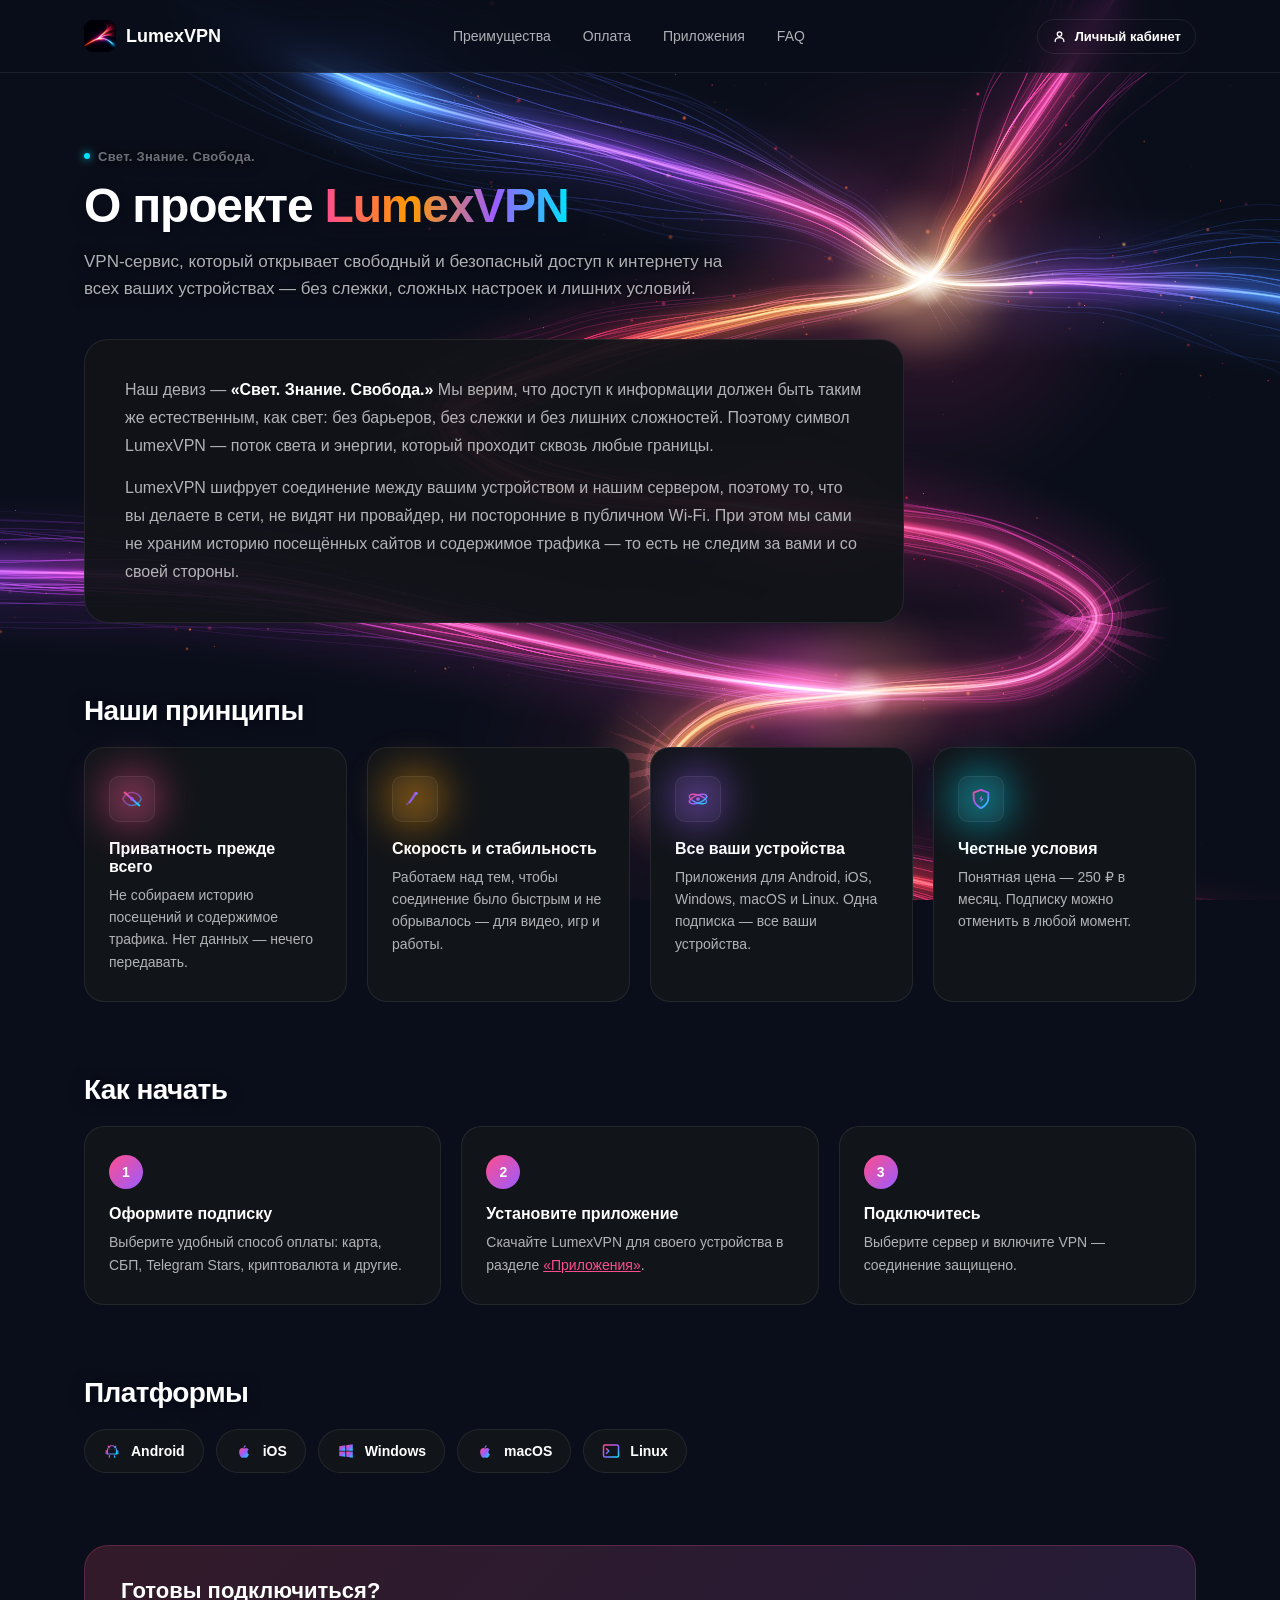
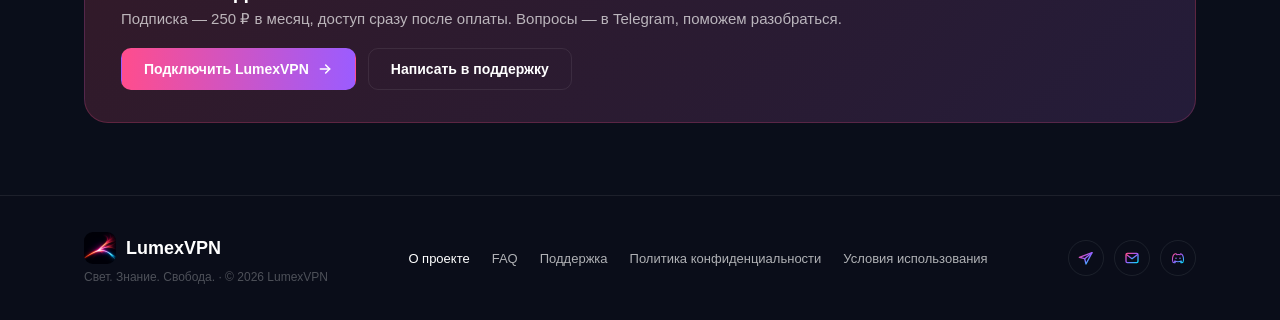
==== about/index.html @ c6bb38a6 "Add About and Terms pages, rewrite the privacy policy in the site design - /about/: who we are, prin" ====
<!doctype html>
<html lang="ru">
<head>
<meta charset="UTF-8" />
<meta name="viewport" content="width=device-width, initial-scale=1" />
<title>О проекте — LumexVPN</title>
<meta name="description" content="LumexVPN — VPN-сервис для свободного и безопасного доступа к интернету на всех устройствах. Наши принципы и как начать." />
<meta name="theme-color" content="#0A0E1A" />
<meta property="og:title" content="О проекте — LumexVPN" />
<meta property="og:description" content="LumexVPN — VPN-сервис для свободного и безопасного доступа к интернету на всех устройствах. Наши принципы и как начать." />
<meta property="og:image" content="https://www.lumexvpn.com/assets/icon.png" />
<meta property="og:type" content="website" />
<link rel="icon" href="../assets/icon.png" />
<link rel="apple-touch-icon" href="../assets/icon.png" />
<script>document.documentElement.classList.add('bg-live');</script>
<link rel="stylesheet" href="../assets/doc.css" />
</head>
<body>

<canvas id="flow-bg" aria-hidden="true"></canvas>

<svg aria-hidden="true" style="position:absolute;width:0;height:0;overflow:hidden;">
  <defs>
    <linearGradient id="iconGrad" x1="0%" y1="0%" x2="100%" y2="100%">
      <stop offset="0%" stop-color="#FF4D8D"/>
      <stop offset="50%" stop-color="#9B5CFF"/>
      <stop offset="100%" stop-color="#00E5FF"/>
    </linearGradient>
  </defs>
  <symbol id="i-user" viewBox="0 0 24 24" fill="none" stroke="currentColor" stroke-width="2" stroke-linecap="round" stroke-linejoin="round">
    <circle cx="12" cy="8" r="3.6"/>
    <path d="M5 20c0-3.6 3-6.2 7-6.2s7 2.6 7 6.2"/>
  </symbol>
  <symbol id="i-arrow" viewBox="0 0 24 24" fill="none" stroke="currentColor" stroke-width="2.3" stroke-linecap="round" stroke-linejoin="round">
    <path d="M5 12h14"/>
    <path d="m13 6 6 6-6 6"/>
  </symbol>
  <symbol id="i-telegram" viewBox="0 0 24 24" fill="none" stroke="url(#iconGrad)" stroke-width="2" stroke-linecap="round" stroke-linejoin="round">
    <path d="m21 4-9 17-2-8-8-2 19-7Z"/>
    <path d="M10 13 21 4"/>
  </symbol>
  <symbol id="i-mail" viewBox="0 0 24 24" fill="none" stroke="url(#iconGrad)" stroke-width="2" stroke-linecap="round" stroke-linejoin="round">
    <rect x="3" y="5" width="18" height="14" rx="2"/>
    <path d="m4 7 8 6 8-6"/>
  </symbol>
  <symbol id="i-discord" viewBox="0 0 24 24" fill="none" stroke="url(#iconGrad)" stroke-width="1.6" stroke-linecap="round" stroke-linejoin="round">
    <path d="M8 5.5C6 6 4.5 8 4 11c-.6 3-.4 5.5.5 7.2 1 .4 2 .7 3 .8l.7-1.4c-.5-.2-1-.4-1.5-.7.2-.1.4-.3.6-.4 3 1.4 6.4 1.4 9.4 0 .2.1.4.3.6.4-.5.3-1 .5-1.5.7l.7 1.4c1-.1 2-.4 3-.8.9-2 1-4.5.5-7.2-.5-3-2-5-4-5.5-.3.5-.6 1-.8 1.5a13 13 0 0 0-5.2 0c-.2-.5-.5-1-.8-1.5Z"/>
    <circle cx="9" cy="12.5" r="1.1" fill="url(#iconGrad)" stroke="none"/>
    <circle cx="15" cy="12.5" r="1.1" fill="url(#iconGrad)" stroke="none"/>
  </symbol>
  <symbol id="i-no-trace" viewBox="0 0 24 24" fill="none" stroke="url(#iconGrad)" stroke-width="1.6" stroke-linecap="round" stroke-linejoin="round">
    <path d="M2 12c1.8-4 5.6-7 10-7s8.2 3 10 7c-1.8 4-5.6 7-10 7S3.8 16 2 12Z" opacity="0.6"/>
    <circle cx="12" cy="12" r="1.8" fill="url(#iconGrad)" stroke="none"/>
    <path d="M4 5 20 19" stroke-width="2.2"/>
  </symbol>
  <symbol id="i-streak" viewBox="0 0 24 24" fill="none" stroke="url(#iconGrad)" stroke-width="1.8" stroke-linecap="round" stroke-linejoin="round">
    <path d="M3 18C7 14 9 10 12 5" opacity="0.5"/>
    <path d="M6 16C9 12.5 10.5 9.5 13 6"/>
    <circle cx="13.2" cy="5.7" r="1.7" fill="url(#iconGrad)" stroke="none"/>
  </symbol>
  <symbol id="i-mesh" viewBox="0 0 24 24" fill="none" stroke="url(#iconGrad)" stroke-width="1.5" stroke-linecap="round" stroke-linejoin="round">
    <ellipse cx="12" cy="12" rx="10" ry="4.2" transform="rotate(20 12 12)"/>
    <ellipse cx="12" cy="12" rx="10" ry="4.2" transform="rotate(-20 12 12)"/>
    <circle cx="12" cy="12" r="2" fill="url(#iconGrad)" stroke="none"/>
    <circle cx="21.3" cy="9.2" r="1.1" fill="url(#iconGrad)" stroke="none"/>
    <circle cx="2.7" cy="14.8" r="1.1" fill="url(#iconGrad)" stroke="none"/>
  </symbol>
  <symbol id="i-shield" viewBox="0 0 24 24" fill="none" stroke="url(#iconGrad)" stroke-width="2" stroke-linecap="round" stroke-linejoin="round">
    <path d="M12 2 4 5v6c0 5 3.4 8.7 8 11 4.6-2.3 8-6 8-11V5l-8-3Z"/>
    <path d="M13 8 10 12.2h2.4L11 16l4-4.4h-2.2L13 8Z" fill="url(#iconGrad)" stroke="none"/>
  </symbol>
  <symbol id="i-android" viewBox="0 0 24 24" fill="none" stroke="url(#iconGrad)" stroke-width="1.6" stroke-linecap="round" stroke-linejoin="round">
    <path d="M6 11a6 6 0 0 1 12 0v5H6v-5Z"/>
    <path d="M7 5.5 8.3 7.3M17 5.5l-1.3 1.8"/>
    <path d="M4.3 11.5v4M19.7 11.5v4"/>
    <path d="M8.5 18v2.3M15.5 18v2.3"/>
    <circle cx="9.3" cy="9.3" r="0.6" fill="url(#iconGrad)" stroke="none"/>
    <circle cx="14.7" cy="9.3" r="0.6" fill="url(#iconGrad)" stroke="none"/>
  </symbol>
  <symbol id="i-apple" viewBox="0 0 24 24" fill="url(#iconGrad)" stroke="none">
    <path d="M15.5 8.1c-.9 0-2.1.6-2.8.6-.7 0-1.7-.6-2.8-.6-2.2 0-4.4 1.8-4.4 5.2 0 3.6 2.5 7.8 4.3 7.8.8 0 1.2-.5 2.4-.5s1.5.5 2.4.5c1.7 0 3.2-3.1 3.9-4.9-2.4-1-2.7-4.6-.3-6-.9-1.3-2.3-2.1-2.7-2.1Z"/>
    <path d="M13.6 6.8c.4-.6.8-1.5.6-2.4-.8.1-1.7.6-2.2 1.3-.4.5-.8 1.4-.6 2.2.9.1 1.8-.5 2.2-1.1Z"/>
  </symbol>
  <symbol id="i-windows" viewBox="0 0 24 24" fill="url(#iconGrad)" stroke="none">
    <path d="M3 5.5 11 4.4V11.6H3V5.5Z"/>
    <path d="M12.3 4.2 21 3v8.6h-8.7V4.2Z"/>
    <path d="M3 12.6h8v7.1L3 18.6v-6Z"/>
    <path d="M12.3 12.6H21V21l-8.7-1.2v-7.2Z"/>
  </symbol>
  <symbol id="i-terminal" viewBox="0 0 24 24" fill="none" stroke="url(#iconGrad)" stroke-width="2" stroke-linecap="round" stroke-linejoin="round">
    <rect x="2" y="4" width="20" height="16" rx="2"/>
    <path d="m6 9 3 3-3 3"/>
    <path d="M12 15h6"/>
  </symbol>
</svg>

<div class="page">
<header>
  <div class="wrap nav">
    <a class="brand" href="../">
      <img src="../assets/icon.png" alt="LumexVPN" />
      <span>LumexVPN</span>
    </a>
    <nav class="nav-links">
      <a href="../#features">Преимущества</a>
      <a href="../#payment">Оплата</a>
      <a href="../#apps">Приложения</a>
      <a href="../#faq">FAQ</a>
    </nav>
    <a class="btn btn-outline btn-pill btn-sm" href="#" aria-disabled="true"><svg width="15" height="15"><use href="#i-user"/></svg> Личный кабинет</a>
  </div>
</header>

<main>
  <section class="doc-hero">
    <div class="wrap">
      <div class="eyebrow-plain"><span class="dot"></span> Свет. Знание. Свобода.</div>
      <h1>О проекте <span class="grad">LumexVPN</span></h1>
      <p class="lead">VPN-сервис, который открывает свободный и безопасный доступ к интернету на всех ваших устройствах — без слежки, сложных настроек и лишних условий.</p>
    </div>
  </section>

  <div class="wrap">
    <div class="about-block">
      <div class="about-intro">
        <p>Наш девиз — <strong>«Свет. Знание. Свобода.»</strong> Мы верим, что доступ к информации должен быть таким же естественным, как свет: без барьеров, без слежки и без лишних сложностей. Поэтому символ LumexVPN — поток света и энергии, который проходит сквозь любые границы.</p>
        <p>LumexVPN шифрует соединение между вашим устройством и нашим сервером, поэтому то, что вы делаете в сети, не видят ни провайдер, ни посторонние в публичном Wi-Fi. При этом мы сами не храним историю посещённых сайтов и содержимое трафика — то есть не следим за вами и со своей стороны.</p>
      </div>
    </div>

    <div class="about-block">
      <h2 class="section-title">Наши принципы</h2>
      <div class="cards">
        <div class="card">
          <div class="icon-badge i-pink"><svg><use href="#i-no-trace"/></svg></div>
          <h3>Приватность прежде всего</h3>
          <p>Не собираем историю посещений и содержимое трафика. Нет данных — нечего передавать.</p>
        </div>
        <div class="card">
          <div class="icon-badge i-orange"><svg><use href="#i-streak"/></svg></div>
          <h3>Скорость и стабильность</h3>
          <p>Работаем над тем, чтобы соединение было быстрым и не обрывалось — для видео, игр и работы.</p>
        </div>
        <div class="card">
          <div class="icon-badge i-purple"><svg><use href="#i-mesh"/></svg></div>
          <h3>Все ваши устройства</h3>
          <p>Приложения для Android, iOS, Windows, macOS и Linux. Одна подписка — все ваши устройства.</p>
        </div>
        <div class="card">
          <div class="icon-badge i-cyan"><svg><use href="#i-shield"/></svg></div>
          <h3>Честные условия</h3>
          <p>Понятная цена — 250 ₽ в месяц. Подписку можно отменить в любой момент.</p>
        </div>
      </div>
    </div>

    <div class="about-block">
      <h2 class="section-title">Как начать</h2>
      <div class="steps">
        <div class="card step">
          <span class="step-num" aria-hidden="true"></span>
          <h3>Оформите подписку</h3>
          <p>Выберите удобный способ оплаты: карта, СБП, Telegram Stars, криптовалюта и другие.</p>
        </div>
        <div class="card step">
          <span class="step-num" aria-hidden="true"></span>
          <h3>Установите приложение</h3>
          <p>Скачайте LumexVPN для своего устройства в разделе <a href="../#apps" style="color: var(--pink);">«Приложения»</a>.</p>
        </div>
        <div class="card step">
          <span class="step-num" aria-hidden="true"></span>
          <h3>Подключитесь</h3>
          <p>Выберите сервер и включите VPN — соединение защищено.</p>
        </div>
      </div>
    </div>

    <div class="about-block">
      <h2 class="section-title">Платформы</h2>
      <div class="platforms">
        <span class="platform"><svg><use href="#i-android"/></svg> Android</span>
        <span class="platform"><svg><use href="#i-apple"/></svg> iOS</span>
        <span class="platform"><svg><use href="#i-windows"/></svg> Windows</span>
        <span class="platform"><svg><use href="#i-apple"/></svg> macOS</span>
        <span class="platform"><svg><use href="#i-terminal"/></svg> Linux</span>
      </div>
    </div>

    <div class="about-block">
      <div class="about-cta">
        <div>
          <h2>Готовы подключиться?</h2>
          <p>Подписка — 250 ₽ в месяц, доступ сразу после оплаты. Вопросы — в Telegram, поможем разобраться.</p>
        </div>
        <div class="actions">
          <a class="btn btn-primary" href="../#payment">Подключить LumexVPN <svg width="16" height="16"><use href="#i-arrow"/></svg></a>
          <a class="btn btn-outline" href="https://t.me/lumexconnect_bot">Написать в поддержку</a>
        </div>
      </div>
    </div>
  </div>
</main>

<footer>
  <div class="wrap footer-row">
    <div class="footer-brand">
      <a class="brand" href="../">
        <img src="../assets/icon.png" alt="LumexVPN" />
        <span>LumexVPN</span>
      </a>
      <span class="tagline">Свет. Знание. Свобода. · © 2026 LumexVPN</span>
    </div>
    <nav class="footer-links">
      <a href="../about/" aria-current="page">О проекте</a>
      <a href="../#faq">FAQ</a>
      <a href="https://t.me/lumexconnect_bot">Поддержка</a>
      <a href="../privacy/">Политика конфиденциальности</a>
      <a href="../terms/">Условия использования</a>
    </nav>
    <div class="footer-social">
      <a href="https://t.me/lumexconnect_bot" aria-label="Telegram"><svg><use href="#i-telegram"/></svg></a>
      <a href="mailto:support@lumexvpn.com" aria-label="Email"><svg><use href="#i-mail"/></svg></a>
      <a href="#" aria-disabled="true" aria-label="Discord"><svg><use href="#i-discord"/></svg></a>
    </div>
  </div>
</footer>
</div>

<script src="../assets/flow-bg.js"></script>
</body>
</html>
---- assets/doc.css ----
/* Shared styles for the inner pages (/about/, /privacy/, /terms/).
   Header, footer, buttons and background mirror the inline styles of index.html. */
:root {
  --bg: #0A0E1A;
  --card: #111419;
  --pink: #FF4D8D;
  --orange: #FF9A00;
  --purple: #9B5CFF;
  --cyan: #00E5FF;
  --text: #ffffff;
  --text-secondary: rgba(255,255,255,0.68);
  --text-muted: rgba(255,255,255,0.42);
  --text-faint: rgba(255,255,255,0.28);
  --divider: rgba(255,255,255,0.08);
  --radius-lg: 20px;
  --radius-md: 14px;
  --radius-sm: 10px;
  --max: 1160px;
}
* { box-sizing: border-box; }
html { scroll-behavior: smooth; }
body {
  margin: 0;
  background: var(--bg) url('bg-flow.webp') no-repeat top center;
  background-size: 100% 100%;
  color: var(--text);
  font-family: -apple-system, BlinkMacSystemFont, "Segoe UI", Roboto, Inter, sans-serif;
  -webkit-font-smoothing: antialiased;
  overflow-x: hidden;
}
#flow-bg {
  display: none;
  position: fixed;
  top: 0;
  left: 0;
  z-index: 0;
  pointer-events: none;
  opacity: 0;
  transition: opacity 0.8s ease;
}
#flow-bg.on { opacity: 1; }
html.bg-live #flow-bg { display: block; }
html.bg-live body { background: var(--bg); }
a { color: inherit; }
img { max-width: 100%; display: block; }
.wrap { max-width: var(--max); margin: 0 auto; padding: 0 24px; }
.page { position: relative; z-index: 1; }

/* ---------- Header ---------- */
header {
  position: sticky;
  top: 0;
  z-index: 50;
  background: rgba(10,14,26,0.75);
  backdrop-filter: blur(14px);
  -webkit-backdrop-filter: blur(14px);
  border-bottom: 1px solid var(--divider);
}
.nav { display: flex; align-items: center; justify-content: space-between; height: 72px; }
.brand { display: flex; align-items: center; gap: 10px; text-decoration: none; font-weight: 700; font-size: 18px; }
.brand img { width: 32px; height: 32px; border-radius: 9px; object-fit: cover; }
.nav-links { display: flex; align-items: center; gap: 32px; }
.nav-links a { text-decoration: none; color: var(--text-secondary); font-size: 14px; font-weight: 500; transition: color 0.15s; }
.nav-links a:hover, .nav-links a[aria-current="page"] { color: #fff; }

/* ---------- Buttons ---------- */
.btn {
  display: inline-flex;
  align-items: center;
  justify-content: center;
  gap: 8px;
  text-decoration: none;
  font-weight: 600;
  font-size: 14px;
  padding: 12px 22px;
  border-radius: var(--radius-sm);
  border: 1px solid transparent;
  cursor: pointer;
  white-space: nowrap;
  transition: transform 0.15s ease, border-color 0.15s ease, opacity 0.15s ease;
}
.btn:active { transform: scale(0.97); }
.btn-primary { background: linear-gradient(90deg, var(--pink), var(--purple)); color: #fff; }
.btn-primary:hover { opacity: 0.9; }
.btn-outline { background: transparent; border-color: var(--divider); color: #fff; }
.btn-outline:hover { border-color: var(--pink); }
.btn-pill { border-radius: 999px; }
.btn-sm { padding: 9px 14px; font-size: 13px; }
a:focus-visible, .btn:focus-visible { outline: 2px solid var(--cyan); outline-offset: 3px; }

/* ---------- Page heading ---------- */
.doc-hero { padding: 72px 0 36px; }
.eyebrow-plain {
  display: inline-flex;
  align-items: center;
  gap: 8px;
  color: var(--text-muted);
  font-size: 13px;
  font-weight: 600;
  letter-spacing: 0.3px;
  margin-bottom: 16px;
}
.dot { width: 6px; height: 6px; border-radius: 50%; background: var(--cyan); box-shadow: 0 0 8px var(--cyan); flex-shrink: 0; }
.doc-hero h1 {
  font-size: 48px;
  line-height: 1.1;
  font-weight: 800;
  letter-spacing: -1.2px;
  margin: 0 0 16px;
  max-width: 820px;
  text-wrap: balance;
}
.doc-hero h1 .grad {
  background: linear-gradient(90deg, var(--pink) 0%, var(--orange) 35%, var(--purple) 70%, var(--cyan) 100%);
  -webkit-background-clip: text;
  background-clip: text;
  color: transparent;
  text-shadow: none;
  filter: drop-shadow(0 1px 10px rgba(10,14,26,0.9));
}
.doc-hero .lead { max-width: 640px; margin: 0; color: var(--text-secondary); font-size: 17px; line-height: 1.6; }
.doc-meta { margin-top: 18px; font-size: 13px; color: var(--text-muted); }
.doc-hero h1, .doc-hero .lead, .doc-meta, .eyebrow-plain, .section-title {
  text-shadow: 0 1px 14px rgba(10,14,26,0.95), 0 0 4px rgba(10,14,26,0.7);
}

/* ---------- Document card ---------- */
.doc {
  max-width: 820px;
  margin: 0 0 100px;
  padding: 44px 48px;
  background: rgba(17,20,25,0.94);
  border: 1px solid var(--divider);
  border-radius: 24px;
  backdrop-filter: blur(10px);
  -webkit-backdrop-filter: blur(10px);
}
.doc h2 {
  font-size: 19px;
  font-weight: 700;
  letter-spacing: -0.2px;
  margin: 40px 0 12px;
  scroll-margin-top: 96px;
  text-wrap: balance;
}
.doc h2:first-of-type { margin-top: 0; }
.doc h2 .num { color: var(--pink); margin-right: 6px; font-variant-numeric: tabular-nums; }
.doc p, .doc li { color: var(--text-secondary); font-size: 15px; line-height: 1.75; }
.doc p { margin: 0 0 12px; }
.doc strong { color: #fff; font-weight: 600; }
.doc a { color: var(--pink); text-decoration: underline; text-decoration-color: rgba(255,77,141,0.4); text-underline-offset: 3px; }
.doc a:hover { text-decoration-color: var(--pink); }
.doc ul { margin: 0 0 12px; padding: 0; list-style: none; }
.doc li { position: relative; padding-left: 22px; margin-bottom: 6px; }
.doc li::before {
  content: '';
  position: absolute;
  left: 4px;
  top: 0.72em;
  width: 6px;
  height: 6px;
  border-radius: 50%;
  background: linear-gradient(135deg, var(--pink), var(--purple));
}
.doc-callout {
  margin: 0 0 32px;
  padding: 18px 20px;
  border-radius: var(--radius-md);
  background: linear-gradient(135deg, rgba(255,77,141,0.10), rgba(155,92,255,0.10));
  border: 1px solid rgba(255,77,141,0.22);
}
.doc-callout p { margin: 0; color: #fff; }

/* Table of contents */
.toc { margin: 0 0 36px; padding: 0 0 28px; border-bottom: 1px solid var(--divider); }
.toc-title { font-size: 12px; font-weight: 700; letter-spacing: 1px; text-transform: uppercase; color: var(--text-muted); margin: 0 0 12px; }
.toc ol { margin: 0; padding: 0; list-style: none; columns: 2; column-gap: 32px; counter-reset: toc; }
.toc li { padding: 0; margin: 0 0 8px; break-inside: avoid; counter-increment: toc; font-size: 14px; line-height: 1.5; }
.toc li::before { content: counter(toc) '.'; position: static; display: inline-block; width: 24px; height: auto; background: none; border-radius: 0; color: var(--text-muted); font-variant-numeric: tabular-nums; }
.toc a { color: var(--text-secondary); text-decoration: none; }
.toc a:hover { color: #fff; }

/* Details only the owner can supply (legal entity, jurisdiction…) */
.todo {
  color: #FFB347;
  background: rgba(255,154,0,0.12);
  border: 1px dashed rgba(255,154,0,0.5);
  border-radius: 6px;
  padding: 0 6px;
  -webkit-box-decoration-break: clone;
  box-decoration-break: clone;
}

/* ---------- About page ---------- */
.section-title { font-size: 28px; font-weight: 800; letter-spacing: -0.6px; margin: 0 0 20px; }
.about-block { margin: 0 0 72px; }
.about-intro {
  max-width: 820px;
  padding: 36px 40px;
  background: rgba(17,20,25,0.94);
  border: 1px solid var(--divider);
  border-radius: 24px;
}
.about-intro p { color: var(--text-secondary); font-size: 16px; line-height: 1.75; margin: 0 0 14px; }
.about-intro p:last-child { margin: 0; }
.about-intro strong { color: #fff; font-weight: 600; }
.cards { display: grid; grid-template-columns: repeat(4, 1fr); gap: 20px; }
.card {
  background: var(--card);
  border: 1px solid var(--divider);
  border-radius: var(--radius-lg);
  padding: 28px 24px;
}
.card h3 { font-size: 16px; font-weight: 700; margin: 0 0 8px; }
.card p { font-size: 14px; line-height: 1.6; color: var(--text-secondary); margin: 0; }
.icon-badge {
  position: relative;
  isolation: isolate;
  width: 46px;
  height: 46px;
  border-radius: var(--radius-sm);
  display: flex;
  align-items: center;
  justify-content: center;
  margin-bottom: 18px;
  background: rgba(255,255,255,0.04);
  border: 1px solid var(--divider);
}
.icon-badge::before {
  content: '';
  position: absolute;
  inset: -60%;
  background: radial-gradient(circle, var(--accent, var(--purple)) 0%, transparent 70%);
  filter: blur(16px);
  opacity: 0.55;
  z-index: -1;
}
.icon-badge svg { width: 22px; height: 22px; position: relative; z-index: 1; }
.i-pink { --accent: var(--pink); }
.i-orange { --accent: var(--orange); }
.i-purple { --accent: var(--purple); }
.i-cyan { --accent: var(--cyan); }
.steps { display: grid; grid-template-columns: repeat(3, 1fr); gap: 20px; counter-reset: step; }
.step { counter-increment: step; }
.step-num {
  display: inline-flex;
  align-items: center;
  justify-content: center;
  width: 34px;
  height: 34px;
  margin-bottom: 16px;
  border-radius: 999px;
  font-size: 14px;
  font-weight: 700;
  background: linear-gradient(135deg, var(--pink), var(--purple));
}
.step-num::before { content: counter(step); }
.platforms { display: flex; flex-wrap: wrap; gap: 12px; }
.platform {
  display: inline-flex;
  align-items: center;
  gap: 10px;
  padding: 12px 18px;
  background: var(--card);
  border: 1px solid var(--divider);
  border-radius: 999px;
  font-size: 14px;
  font-weight: 600;
}
.platform svg { width: 18px; height: 18px; }
.about-cta {
  display: flex;
  align-items: center;
  justify-content: space-between;
  flex-wrap: wrap;
  gap: 20px;
  padding: 32px 36px;
  border-radius: 24px;
  border: 1px solid rgba(255,77,141,0.22);
  background: linear-gradient(135deg, rgba(255,77,141,0.14), rgba(155,92,255,0.14)), rgba(17,20,25,0.94);
}
.about-cta h2 { margin: 0 0 6px; font-size: 22px; font-weight: 800; }
.about-cta p { margin: 0; color: var(--text-secondary); font-size: 15px; }
.about-cta .actions { display: flex; flex-wrap: wrap; gap: 12px; }

/* ---------- Footer ---------- */
footer { border-top: 1px solid var(--divider); padding: 36px 0; background: rgba(10,14,26,0.6); }
.footer-row { display: flex; align-items: center; justify-content: space-between; flex-wrap: wrap; gap: 20px; }
.footer-brand { display: flex; flex-direction: column; gap: 4px; }
.footer-brand .brand { margin-bottom: 2px; }
.footer-brand span.tagline { font-size: 12px; color: var(--text-faint); }
.footer-links { display: flex; flex-wrap: wrap; gap: 22px; }
.footer-links a { text-decoration: none; color: var(--text-secondary); font-size: 13px; transition: color 0.15s; }
.footer-links a:hover, .footer-links a[aria-current="page"] { color: #fff; }
.footer-social { display: flex; gap: 10px; }
.footer-social a {
  width: 36px;
  height: 36px;
  border-radius: 999px;
  border: 1px solid var(--divider);
  display: flex;
  align-items: center;
  justify-content: center;
  text-decoration: none;
  color: var(--text-secondary);
  transition: border-color 0.15s, color 0.15s;
}
.footer-social a:hover { border-color: var(--pink); color: #fff; }
.footer-social svg { width: 16px; height: 16px; }

/* ---------- Responsive ---------- */
@media (max-width: 980px) {
  .cards { grid-template-columns: repeat(2, 1fr); }
}
@media (max-width: 760px) {
  .steps { grid-template-columns: 1fr; }
  .toc ol { columns: 1; }
}
@media (max-width: 640px) {
  .nav-links { display: none; }
  .doc-hero { padding: 44px 0 28px; }
  .doc-hero h1 { font-size: 30px; letter-spacing: -0.6px; hyphens: auto; overflow-wrap: break-word; }
  .doc-hero .lead { font-size: 16px; }
  .doc { padding: 28px 22px; border-radius: 20px; margin-bottom: 64px; }
  .about-intro { padding: 26px 22px; }
  .cards { grid-template-columns: 1fr; }
  .section-title { font-size: 24px; }
  .about-block { margin-bottom: 56px; }
  .about-cta { padding: 26px 22px; }
  .footer-row { flex-direction: column; align-items: flex-start; }
}
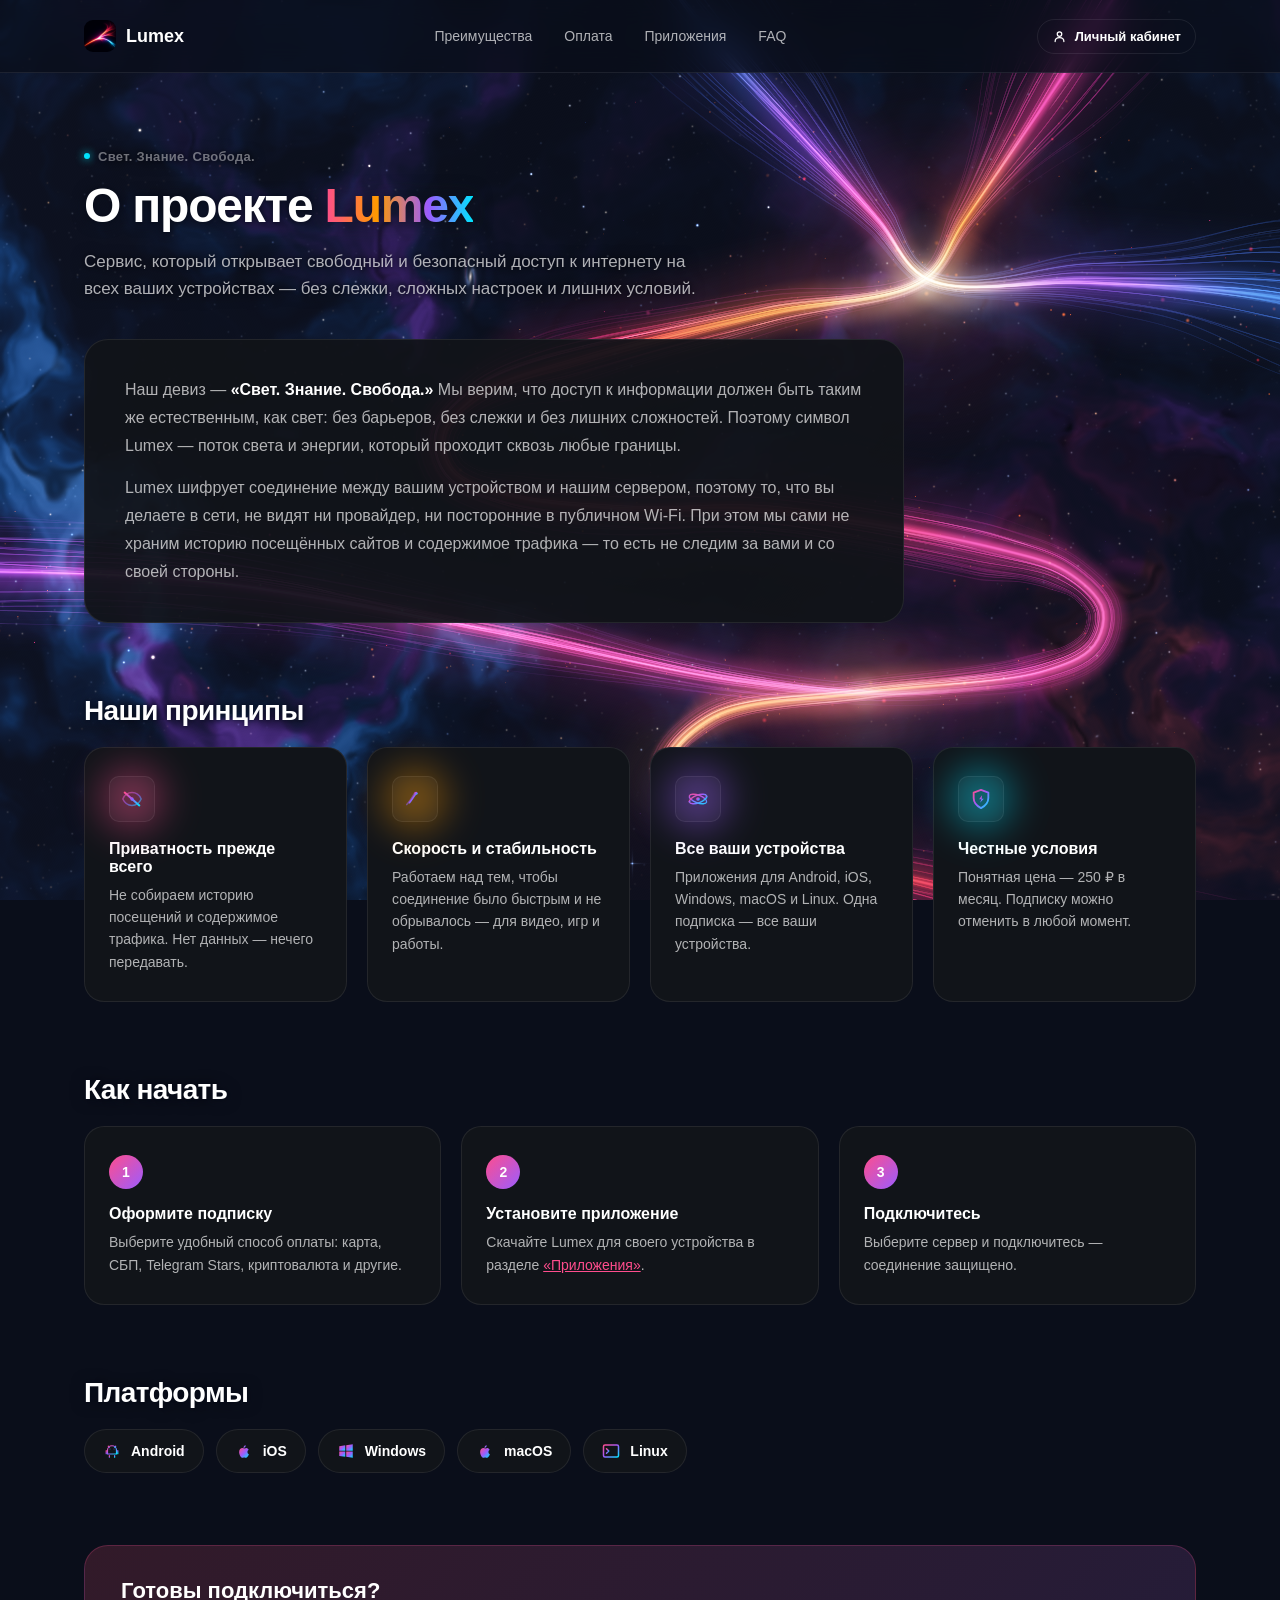
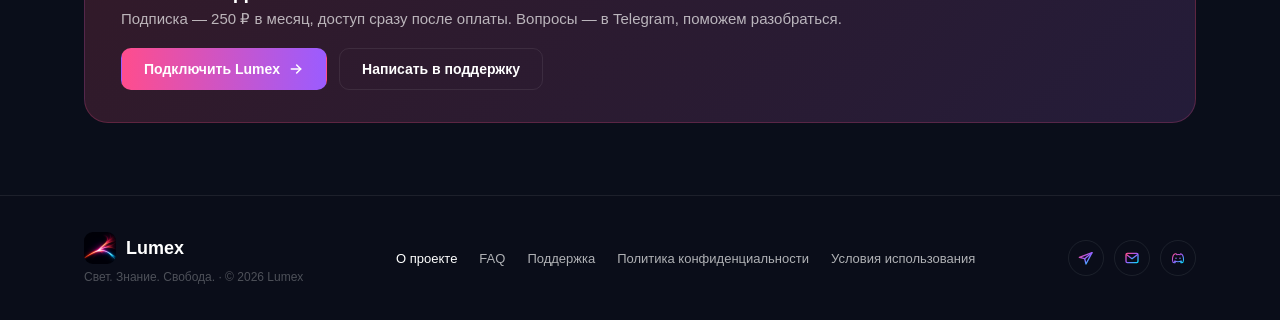
==== commit 5cc58289: "Remove the word VPN from the site Visible text, buttons, page titles, meta/og descriptions and logo " ====
--- a/about/index.html
+++ b/about/index.html
@@ -3,11 +3,11 @@
 <head>
 <meta charset="UTF-8" />
 <meta name="viewport" content="width=device-width, initial-scale=1" />
-<title>О проекте — LumexVPN</title>
-<meta name="description" content="LumexVPN — VPN-сервис для свободного и безопасного доступа к интернету на всех устройствах. Наши принципы и как начать." />
+<title>О проекте — Lumex</title>
+<meta name="description" content="Lumex — сервис для свободного и безопасного доступа к интернету на всех устройствах. Наши принципы и как начать." />
 <meta name="theme-color" content="#0A0E1A" />
-<meta property="og:title" content="О проекте — LumexVPN" />
-<meta property="og:description" content="LumexVPN — VPN-сервис для свободного и безопасного доступа к интернету на всех устройствах. Наши принципы и как начать." />
+<meta property="og:title" content="О проекте — Lumex" />
+<meta property="og:description" content="Lumex — сервис для свободного и безопасного доступа к интернету на всех устройствах. Наши принципы и как начать." />
 <meta property="og:image" content="https://www.lumexvpn.com/assets/icon.png" />
 <meta property="og:type" content="website" />
 <link rel="icon" href="../assets/icon.png" />
@@ -98,8 +98,8 @@
 <header>
   <div class="wrap nav">
     <a class="brand" href="../">
-      <img src="../assets/icon.png" alt="LumexVPN" />
-      <span>LumexVPN</span>
+      <img src="../assets/icon.png" alt="Lumex" />
+      <span>Lumex</span>
     </a>
     <nav class="nav-links">
       <a href="../#features">Преимущества</a>
@@ -115,16 +115,16 @@
   <section class="doc-hero">
     <div class="wrap">
       <div class="eyebrow-plain"><span class="dot"></span> Свет. Знание. Свобода.</div>
-      <h1>О проекте <span class="grad">LumexVPN</span></h1>
-      <p class="lead">VPN-сервис, который открывает свободный и безопасный доступ к интернету на всех ваших устройствах — без слежки, сложных настроек и лишних условий.</p>
+      <h1>О проекте <span class="grad">Lumex</span></h1>
+      <p class="lead">Сервис, который открывает свободный и безопасный доступ к интернету на всех ваших устройствах — без слежки, сложных настроек и лишних условий.</p>
     </div>
   </section>
 
   <div class="wrap">
     <div class="about-block">
       <div class="about-intro">
-        <p>Наш девиз — <strong>«Свет. Знание. Свобода.»</strong> Мы верим, что доступ к информации должен быть таким же естественным, как свет: без барьеров, без слежки и без лишних сложностей. Поэтому символ LumexVPN — поток света и энергии, который проходит сквозь любые границы.</p>
-        <p>LumexVPN шифрует соединение между вашим устройством и нашим сервером, поэтому то, что вы делаете в сети, не видят ни провайдер, ни посторонние в публичном Wi-Fi. При этом мы сами не храним историю посещённых сайтов и содержимое трафика — то есть не следим за вами и со своей стороны.</p>
+        <p>Наш девиз — <strong>«Свет. Знание. Свобода.»</strong> Мы верим, что доступ к информации должен быть таким же естественным, как свет: без барьеров, без слежки и без лишних сложностей. Поэтому символ Lumex — поток света и энергии, который проходит сквозь любые границы.</p>
+        <p>Lumex шифрует соединение между вашим устройством и нашим сервером, поэтому то, что вы делаете в сети, не видят ни провайдер, ни посторонние в публичном Wi-Fi. При этом мы сами не храним историю посещённых сайтов и содержимое трафика — то есть не следим за вами и со своей стороны.</p>
       </div>
     </div>
 
@@ -165,12 +165,12 @@
         <div class="card step">
           <span class="step-num" aria-hidden="true"></span>
           <h3>Установите приложение</h3>
-          <p>Скачайте LumexVPN для своего устройства в разделе <a href="../#apps" style="color: var(--pink);">«Приложения»</a>.</p>
+          <p>Скачайте Lumex для своего устройства в разделе <a href="../#apps" style="color: var(--pink);">«Приложения»</a>.</p>
         </div>
         <div class="card step">
           <span class="step-num" aria-hidden="true"></span>
           <h3>Подключитесь</h3>
-          <p>Выберите сервер и включите VPN — соединение защищено.</p>
+          <p>Выберите сервер и подключитесь — соединение защищено.</p>
         </div>
       </div>
     </div>
@@ -193,7 +193,7 @@
           <p>Подписка — 250 ₽ в месяц, доступ сразу после оплаты. Вопросы — в Telegram, поможем разобраться.</p>
         </div>
         <div class="actions">
-          <a class="btn btn-primary" href="../#payment">Подключить LumexVPN <svg width="16" height="16"><use href="#i-arrow"/></svg></a>
+          <a class="btn btn-primary" href="../#payment">Подключить Lumex <svg width="16" height="16"><use href="#i-arrow"/></svg></a>
           <a class="btn btn-outline" href="https://t.me/lumexconnect_bot">Написать в поддержку</a>
         </div>
       </div>
@@ -205,10 +205,10 @@
   <div class="wrap footer-row">
     <div class="footer-brand">
       <a class="brand" href="../">
-        <img src="../assets/icon.png" alt="LumexVPN" />
-        <span>LumexVPN</span>
+        <img src="../assets/icon.png" alt="Lumex" />
+        <span>Lumex</span>
       </a>
-      <span class="tagline">Свет. Знание. Свобода. · © 2026 LumexVPN</span>
+      <span class="tagline">Свет. Знание. Свобода. · © 2026 Lumex</span>
     </div>
     <nav class="footer-links">
       <a href="../about/" aria-current="page">О проекте</a>
--- a/assets/doc.css
+++ b/assets/doc.css
@@ -19,6 +19,23 @@
 }
 * { box-sizing: border-box; }
 html { scroll-behavior: smooth; }
+/* Scrollbar: a thin stream of light on a dark track. Chrome, Edge and Safari get the gradient;
+   Firefox only supports flat colours, so it gets a slim violet bar. */
+::-webkit-scrollbar { width: 12px; height: 12px; }
+::-webkit-scrollbar-track { background: #070A13; box-shadow: inset 1px 0 0 rgba(255,255,255,0.05); }
+::-webkit-scrollbar-thumb {
+  min-height: 56px;
+  border: 3px solid transparent;
+  border-radius: 999px;
+  background: linear-gradient(180deg, var(--cyan) 0%, var(--purple) 35%, var(--pink) 70%, var(--orange) 100%) padding-box;
+  box-shadow: inset 0 0 0 1px rgba(255,255,255,0.12);
+}
+::-webkit-scrollbar-thumb:hover,
+::-webkit-scrollbar-thumb:active { border-width: 2px; box-shadow: inset 0 0 6px rgba(255,255,255,0.45); }
+::-webkit-scrollbar-corner { background: #070A13; }
+@supports not selector(::-webkit-scrollbar) {
+  html { scrollbar-width: thin; scrollbar-color: var(--purple) #070A13; }
+}
 body {
   margin: 0;
   background: var(--bg) url('bg-flow.webp') no-repeat top center;
